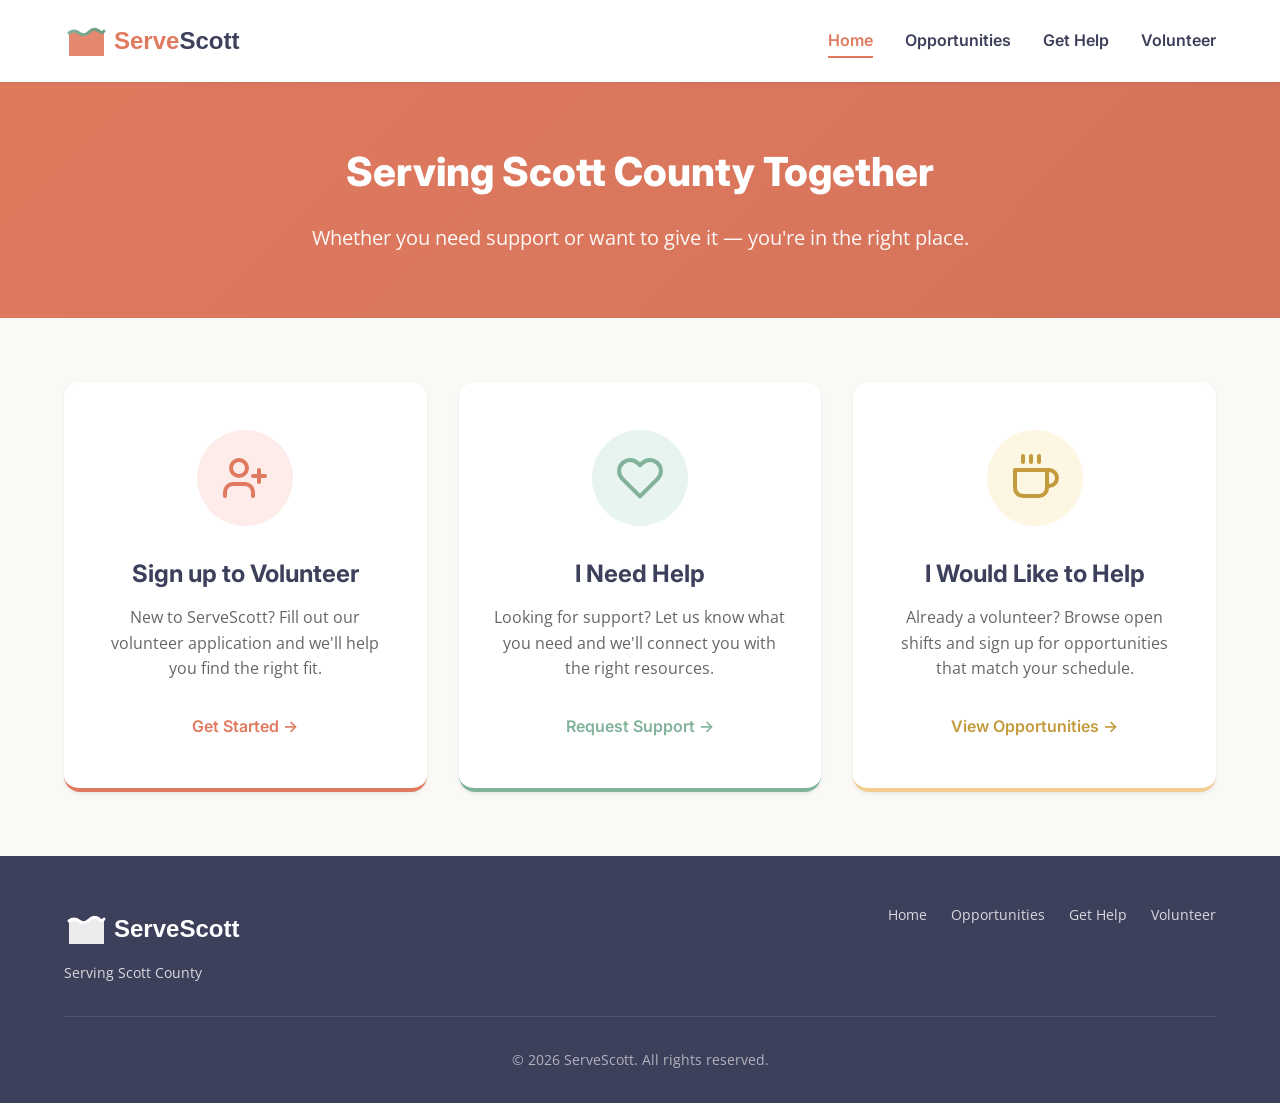
==== index.html @ eda5cff1 "Initial commit: ServeScottCo triage landing page Three-choice routing page (Sign up to Volunteer, I " ====
<!DOCTYPE html>
<html lang="en">
<head>
    <meta charset="UTF-8">
    <meta name="viewport" content="width=device-width, initial-scale=1.0">
    <title>ServeScott Co - Scott County</title>
    <meta name="description" content="Serving Scott County together. Sign up to volunteer, find help, or explore ways to get involved.">
    <link rel="preconnect" href="https://fonts.googleapis.com">
    <link rel="preconnect" href="https://fonts.gstatic.com" crossorigin>
    <link href="https://fonts.googleapis.com/css2?family=Inter:wght@400;500;600;700;800&family=Open+Sans:wght@400;500;600&display=swap" rel="stylesheet">
    <link rel="stylesheet" href="css/styles.css">
    <link rel="icon" type="image/svg+xml" href="/assets/images/favicon.svg">
</head>
<body>
    <header class="site-header">
        <nav class="nav-container">
            <a href="/" class="logo"><img src="/assets/images/logo.svg" alt="ServeScott" height="36"></a>
            <button class="mobile-nav-toggle" aria-label="Toggle navigation" aria-expanded="false">
                <span class="hamburger"></span>
            </button>
            <ul class="nav-links">
                <li><a href="/" class="active">Home</a></li>
                <li><a href="https://servescott.com/opportunities.html" target="_blank" rel="noopener noreferrer">Opportunities</a></li>
                <li><a href="https://forms.gle/ipTt5AnXtzCeEsn97" target="_blank" rel="noopener noreferrer">Get Help</a></li>
                <li><a href="https://docs.google.com/forms/d/e/1FAIpQLSc1KBlFLOeK9ZakNrwj2QjBvnTgRbSEdY1nOEcvm0lxfq4Rqw/viewform" target="_blank" rel="noopener noreferrer">Volunteer</a></li>
            </ul>
        </nav>
    </header>

    <main>
        <section class="hero">
            <div class="hero-content">
                <h1>Serving Scott County Together</h1>
                <p>Whether you need support or want to give it — you're in the right place.</p>
            </div>
        </section>

        <section class="choices-section">
            <div class="container">
                <div class="choices-grid">

                    <!-- Sign up to Volunteer -->
                    <a href="https://docs.google.com/forms/d/e/1FAIpQLSc1KBlFLOeK9ZakNrwj2QjBvnTgRbSEdY1nOEcvm0lxfq4Rqw/viewform" target="_blank" rel="noopener noreferrer" class="choice-card choice-volunteer">
                        <div class="choice-icon">
                            <svg xmlns="http://www.w3.org/2000/svg" width="48" height="48" viewBox="0 0 24 24" fill="none" stroke="currentColor" stroke-width="2" stroke-linecap="round" stroke-linejoin="round">
                                <path d="M16 21v-2a4 4 0 0 0-4-4H6a4 4 0 0 0-4 4v2"></path>
                                <circle cx="9" cy="7" r="4"></circle>
                                <line x1="19" y1="8" x2="19" y2="14"></line>
                                <line x1="22" y1="11" x2="16" y2="11"></line>
                            </svg>
                        </div>
                        <h2>Sign up to Volunteer</h2>
                        <p>New to ServeScott? Fill out our volunteer application and we'll help you find the right fit.</p>
                        <span class="choice-cta">Get Started <span aria-hidden="true">→</span></span>
                    </a>

                    <!-- I need help -->
                    <a href="https://forms.gle/ipTt5AnXtzCeEsn97" target="_blank" rel="noopener noreferrer" class="choice-card choice-help">
                        <div class="choice-icon">
                            <svg xmlns="http://www.w3.org/2000/svg" width="48" height="48" viewBox="0 0 24 24" fill="none" stroke="currentColor" stroke-width="2" stroke-linecap="round" stroke-linejoin="round">
                                <path d="M20.84 4.61a5.5 5.5 0 0 0-7.78 0L12 5.67l-1.06-1.06a5.5 5.5 0 0 0-7.78 7.78l1.06 1.06L12 21.23l7.78-7.78 1.06-1.06a5.5 5.5 0 0 0 0-7.78z"></path>
                            </svg>
                        </div>
                        <h2>I Need Help</h2>
                        <p>Looking for support? Let us know what you need and we'll connect you with the right resources.</p>
                        <span class="choice-cta">Request Support <span aria-hidden="true">→</span></span>
                    </a>

                    <!-- I would like to help -->
                    <a href="https://servescott.com/opportunities.html" target="_blank" rel="noopener noreferrer" class="choice-card choice-opportunities">
                        <div class="choice-icon">
                            <svg xmlns="http://www.w3.org/2000/svg" width="48" height="48" viewBox="0 0 24 24" fill="none" stroke="currentColor" stroke-width="2" stroke-linecap="round" stroke-linejoin="round">
                                <path d="M18 8h1a4 4 0 0 1 0 8h-1"></path>
                                <path d="M2 8h16v9a4 4 0 0 1-4 4H6a4 4 0 0 1-4-4V8z"></path>
                                <line x1="6" y1="1" x2="6" y2="4"></line>
                                <line x1="10" y1="1" x2="10" y2="4"></line>
                                <line x1="14" y1="1" x2="14" y2="4"></line>
                            </svg>
                        </div>
                        <h2>I Would Like to Help</h2>
                        <p>Already a volunteer? Browse open shifts and sign up for opportunities that match your schedule.</p>
                        <span class="choice-cta">View Opportunities <span aria-hidden="true">→</span></span>
                    </a>

                </div>
            </div>
        </section>
    </main>

    <footer class="site-footer">
        <div class="container">
            <div class="footer-content">
                <div class="footer-brand">
                    <img src="/assets/images/logo.svg" alt="ServeScott" height="28" class="footer-logo">
                    <p>Serving Scott County</p>
                </div>
                <nav class="footer-nav">
                    <a href="/">Home</a>
                    <a href="https://servescott.com/opportunities.html" target="_blank" rel="noopener noreferrer">Opportunities</a>
                    <a href="https://forms.gle/ipTt5AnXtzCeEsn97" target="_blank" rel="noopener noreferrer">Get Help</a>
                    <a href="https://docs.google.com/forms/d/e/1FAIpQLSc1KBlFLOeK9ZakNrwj2QjBvnTgRbSEdY1nOEcvm0lxfq4Rqw/viewform" target="_blank" rel="noopener noreferrer">Volunteer</a>
                </nav>
            </div>
            <div class="footer-bottom">
                <p>&copy; 2026 ServeScott. All rights reserved.</p>
            </div>
        </div>
    </footer>

    <script src="js/main.js"></script>
</body>
</html>
---- css/styles.css ----
/* =============================================
   ServeScottCo - Main Stylesheet
   Design: Warm & Welcoming
   ============================================= */

/* ----- CSS Variables ----- */
:root {
    --color-primary: #E07A5F;
    --color-primary-dark: #c96a51;
    --color-secondary: #81B29A;
    --color-secondary-dark: #6a9a82;
    --color-accent: #F2CC8F;
    --color-neutral-light: #FAF9F6;
    --color-neutral-dark: #3D405B;
    --color-white: #ffffff;

    --font-heading: 'Inter', sans-serif;
    --font-body: 'Open Sans', sans-serif;

    --spacing-xs: 0.5rem;
    --spacing-sm: 1rem;
    --spacing-md: 1.5rem;
    --spacing-lg: 2rem;
    --spacing-xl: 3rem;
    --spacing-xxl: 4rem;

    --radius-sm: 8px;
    --radius-md: 12px;
    --radius-lg: 16px;
    --radius-full: 9999px;

    --shadow-sm: 0 2px 4px rgba(61, 64, 91, 0.08);
    --shadow-md: 0 4px 12px rgba(61, 64, 91, 0.12);
    --shadow-lg: 0 8px 24px rgba(61, 64, 91, 0.16);

    --transition-fast: 150ms ease;
    --transition-normal: 250ms ease;
}

/* ----- Reset & Base ----- */
*,
*::before,
*::after {
    box-sizing: border-box;
    margin: 0;
    padding: 0;
}

html {
    scroll-behavior: smooth;
}

body {
    font-family: var(--font-body);
    font-size: 1rem;
    line-height: 1.6;
    color: var(--color-neutral-dark);
    background-color: var(--color-neutral-light);
}

h1, h2, h3, h4, h5, h6 {
    font-family: var(--font-heading);
    font-weight: 700;
    line-height: 1.3;
    color: var(--color-neutral-dark);
}

h1 {
    font-size: 2.5rem;
    font-weight: 800;
}

h2 {
    font-size: 1.75rem;
}

a {
    color: var(--color-primary);
    text-decoration: none;
    transition: color var(--transition-fast);
}

a:hover {
    color: var(--color-primary-dark);
}

img {
    max-width: 100%;
    height: auto;
}

/* ----- Layout ----- */
.container {
    width: 100%;
    max-width: 1200px;
    margin: 0 auto;
    padding: 0 var(--spacing-md);
}

/* ----- Header & Navigation ----- */
.site-header {
    background-color: var(--color-white);
    box-shadow: var(--shadow-sm);
    position: sticky;
    top: 0;
    z-index: 100;
}

.nav-container {
    display: flex;
    justify-content: space-between;
    align-items: center;
    max-width: 1200px;
    margin: 0 auto;
    padding: var(--spacing-sm) var(--spacing-md);
}

.logo {
    font-family: var(--font-heading);
    font-size: 1.25rem;
    font-weight: 800;
    color: var(--color-primary);
}

.logo:hover {
    opacity: 0.9;
}

.logo img {
    display: block;
}

.nav-links {
    display: flex;
    list-style: none;
    gap: var(--spacing-lg);
}

.nav-links a {
    font-family: var(--font-heading);
    font-weight: 600;
    color: var(--color-neutral-dark);
    padding: var(--spacing-xs) 0;
    position: relative;
}

.nav-links a::after {
    content: '';
    position: absolute;
    bottom: 0;
    left: 0;
    width: 0;
    height: 2px;
    background-color: var(--color-primary);
    transition: width var(--transition-normal);
}

.nav-links a:hover::after,
.nav-links a.active::after {
    width: 100%;
}

.nav-links a.active {
    color: var(--color-primary);
}

/* Mobile Navigation */
.mobile-nav-toggle {
    display: none;
    background: none;
    border: none;
    cursor: pointer;
    padding: var(--spacing-xs);
}

.hamburger {
    display: block;
    width: 24px;
    height: 2px;
    background-color: var(--color-neutral-dark);
    position: relative;
    transition: background-color var(--transition-fast);
}

.hamburger::before,
.hamburger::after {
    content: '';
    position: absolute;
    width: 24px;
    height: 2px;
    background-color: var(--color-neutral-dark);
    transition: transform var(--transition-normal);
}

.hamburger::before {
    top: -7px;
}

.hamburger::after {
    bottom: -7px;
}

/* ----- Hero Section ----- */
.hero {
    background: linear-gradient(135deg, var(--color-primary) 0%, #d4735a 100%);
    color: var(--color-white);
    padding: var(--spacing-xxl) var(--spacing-md);
    text-align: center;
}

.hero-content {
    max-width: 700px;
    margin: 0 auto;
}

.hero h1 {
    color: var(--color-white);
    margin-bottom: var(--spacing-md);
}

.hero p {
    font-size: 1.25rem;
    opacity: 0.95;
}

/* ----- Three Choices Section ----- */
.choices-section {
    padding: var(--spacing-xxl) var(--spacing-md);
}

.choices-grid {
    display: grid;
    grid-template-columns: repeat(3, 1fr);
    gap: var(--spacing-lg);
}

.choice-card {
    display: flex;
    flex-direction: column;
    align-items: center;
    text-align: center;
    background-color: var(--color-white);
    padding: var(--spacing-xl) var(--spacing-lg);
    border-radius: var(--radius-lg);
    box-shadow: var(--shadow-sm);
    transition: all var(--transition-normal);
    text-decoration: none;
    color: inherit;
    border-bottom: 4px solid transparent;
}

.choice-card:hover {
    transform: translateY(-6px);
    box-shadow: var(--shadow-lg);
    color: inherit;
}

.choice-volunteer {
    border-bottom-color: var(--color-primary);
}

.choice-volunteer:hover {
    border-bottom-color: var(--color-primary-dark);
}

.choice-help {
    border-bottom-color: var(--color-secondary);
}

.choice-help:hover {
    border-bottom-color: var(--color-secondary-dark);
}

.choice-opportunities {
    border-bottom-color: var(--color-accent);
}

.choice-icon {
    width: 96px;
    height: 96px;
    border-radius: var(--radius-full);
    display: flex;
    align-items: center;
    justify-content: center;
    margin-bottom: var(--spacing-lg);
}

.choice-volunteer .choice-icon {
    background-color: #fdecea;
    color: var(--color-primary);
}

.choice-help .choice-icon {
    background-color: #e8f4ef;
    color: var(--color-secondary);
}

.choice-opportunities .choice-icon {
    background-color: #fdf6e3;
    color: #c49b3c;
}

.choice-card h2 {
    margin-bottom: var(--spacing-sm);
    font-size: 1.5rem;
}

.choice-card p {
    color: #666;
    margin-bottom: var(--spacing-lg);
    flex-grow: 1;
}

.choice-cta {
    font-family: var(--font-heading);
    font-weight: 600;
    font-size: 1rem;
    color: var(--color-primary);
    margin-top: auto;
}

.choice-help .choice-cta {
    color: var(--color-secondary);
}

.choice-opportunities .choice-cta {
    color: #c49b3c;
}

.choice-card:hover .choice-cta {
    text-decoration: underline;
}

/* ----- Footer ----- */
.site-footer {
    background-color: var(--color-neutral-dark);
    color: var(--color-white);
    padding: var(--spacing-xl) var(--spacing-md) var(--spacing-lg);
}

.footer-content {
    display: flex;
    justify-content: space-between;
    align-items: flex-start;
    flex-wrap: wrap;
    gap: var(--spacing-lg);
    margin-bottom: var(--spacing-lg);
}

.footer-brand .footer-logo {
    display: block;
    margin-bottom: var(--spacing-xs);
    filter: brightness(0) invert(1);
}

.footer-brand p {
    opacity: 0.8;
    font-size: 0.875rem;
}

.footer-nav {
    display: flex;
    gap: var(--spacing-md);
    flex-wrap: wrap;
}

.footer-nav a {
    color: var(--color-white);
    opacity: 0.8;
    font-size: 0.875rem;
}

.footer-nav a:hover {
    opacity: 1;
    color: var(--color-accent);
}

.footer-bottom {
    border-top: 1px solid rgba(255, 255, 255, 0.1);
    padding-top: var(--spacing-lg);
    text-align: center;
}

.footer-bottom p {
    font-size: 0.875rem;
    opacity: 0.6;
}

/* ----- Responsive Design ----- */
@media (max-width: 900px) {
    .choices-grid {
        grid-template-columns: 1fr;
        max-width: 480px;
        margin: 0 auto;
    }
}

@media (max-width: 768px) {
    h1 {
        font-size: 2rem;
    }

    .mobile-nav-toggle {
        display: block;
        z-index: 101;
    }

    .nav-links {
        position: fixed;
        top: 0;
        right: -100%;
        width: 70%;
        max-width: 300px;
        height: 100vh;
        background-color: var(--color-white);
        flex-direction: column;
        padding: 80px var(--spacing-lg) var(--spacing-lg);
        box-shadow: var(--shadow-lg);
        transition: right var(--transition-normal);
    }

    .nav-links.active {
        right: 0;
    }

    .mobile-nav-toggle[aria-expanded="true"] .hamburger {
        background-color: transparent;
    }

    .mobile-nav-toggle[aria-expanded="true"] .hamburger::before {
        transform: rotate(45deg) translate(5px, 5px);
    }

    .mobile-nav-toggle[aria-expanded="true"] .hamburger::after {
        transform: rotate(-45deg) translate(5px, -5px);
    }

    .hero {
        padding: var(--spacing-xl) var(--spacing-md);
    }

    .hero p {
        font-size: 1.125rem;
    }

    .footer-content {
        flex-direction: column;
        text-align: center;
    }

    .footer-nav {
        justify-content: center;
    }
}

@media (max-width: 480px) {
    .container {
        padding: 0 var(--spacing-sm);
    }

    .hero {
        padding: var(--spacing-lg) var(--spacing-sm);
    }

    .choices-section {
        padding: var(--spacing-xl) var(--spacing-sm);
    }
}
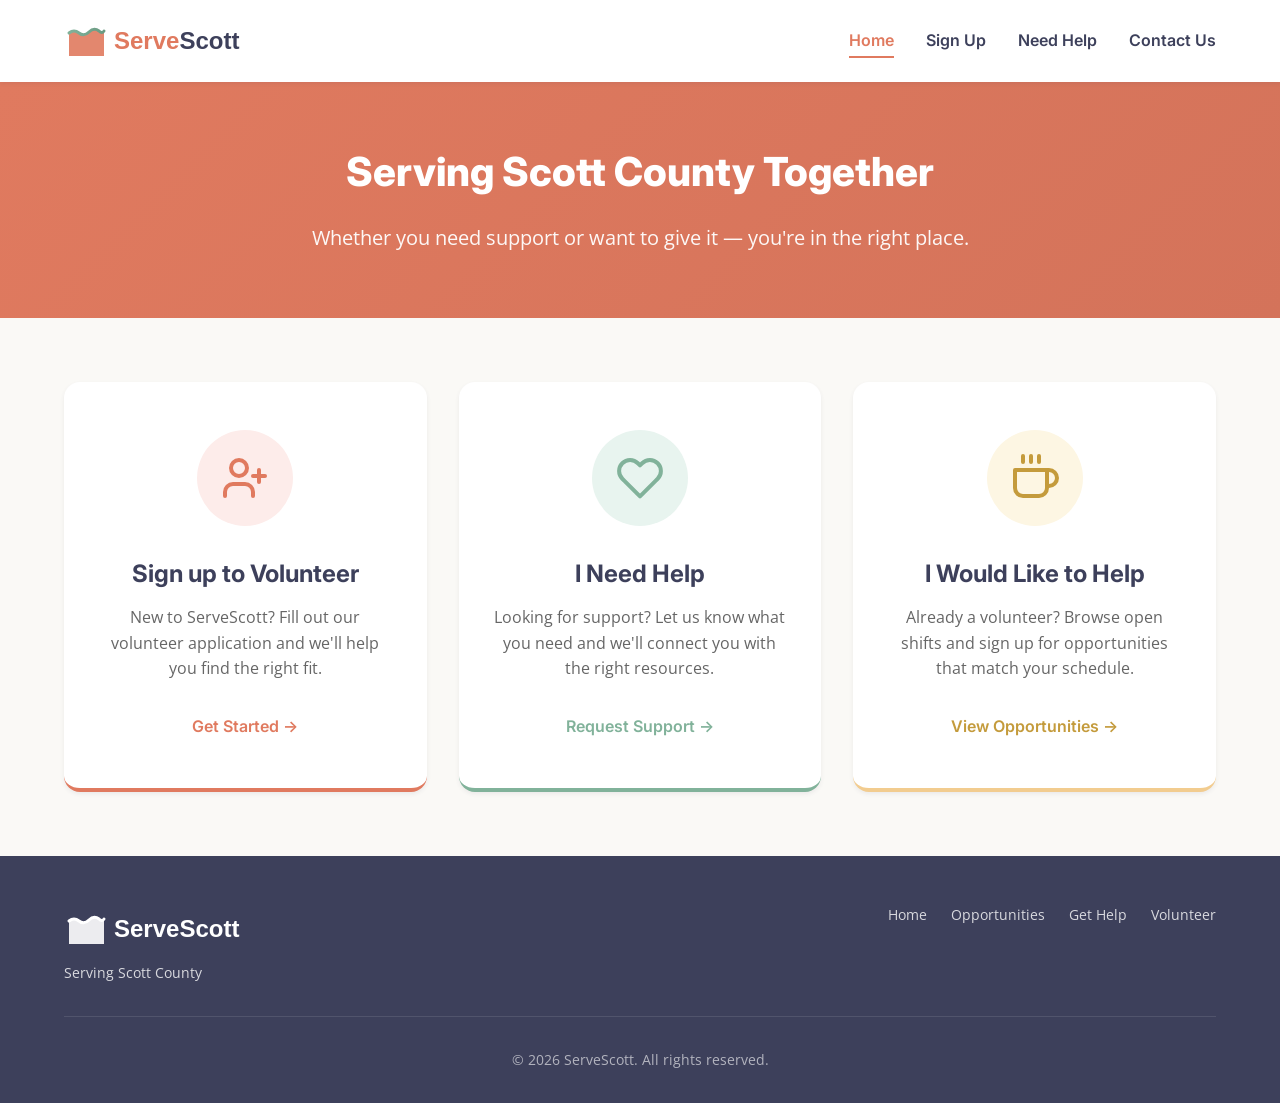
==== commit 0f70e784: "Update nav to match page cards: Sign Up, Need Help, Contact Us Co-Authored-By: Claude Sonnet 4.6 <no" ====
--- a/index.html
+++ b/index.html
@@ -20,9 +20,9 @@
             </button>
             <ul class="nav-links">
                 <li><a href="/" class="active">Home</a></li>
-                <li><a href="https://servescott.com/opportunities.html" target="_blank" rel="noopener noreferrer">Opportunities</a></li>
-                <li><a href="https://forms.gle/ipTt5AnXtzCeEsn97" target="_blank" rel="noopener noreferrer">Get Help</a></li>
-                <li><a href="https://docs.google.com/forms/d/e/1FAIpQLSc1KBlFLOeK9ZakNrwj2QjBvnTgRbSEdY1nOEcvm0lxfq4Rqw/viewform" target="_blank" rel="noopener noreferrer">Volunteer</a></li>
+                <li><a href="#">Sign Up</a></li>
+                <li><a href="#">Need Help</a></li>
+                <li><a href="#">Contact Us</a></li>
             </ul>
         </nav>
     </header>
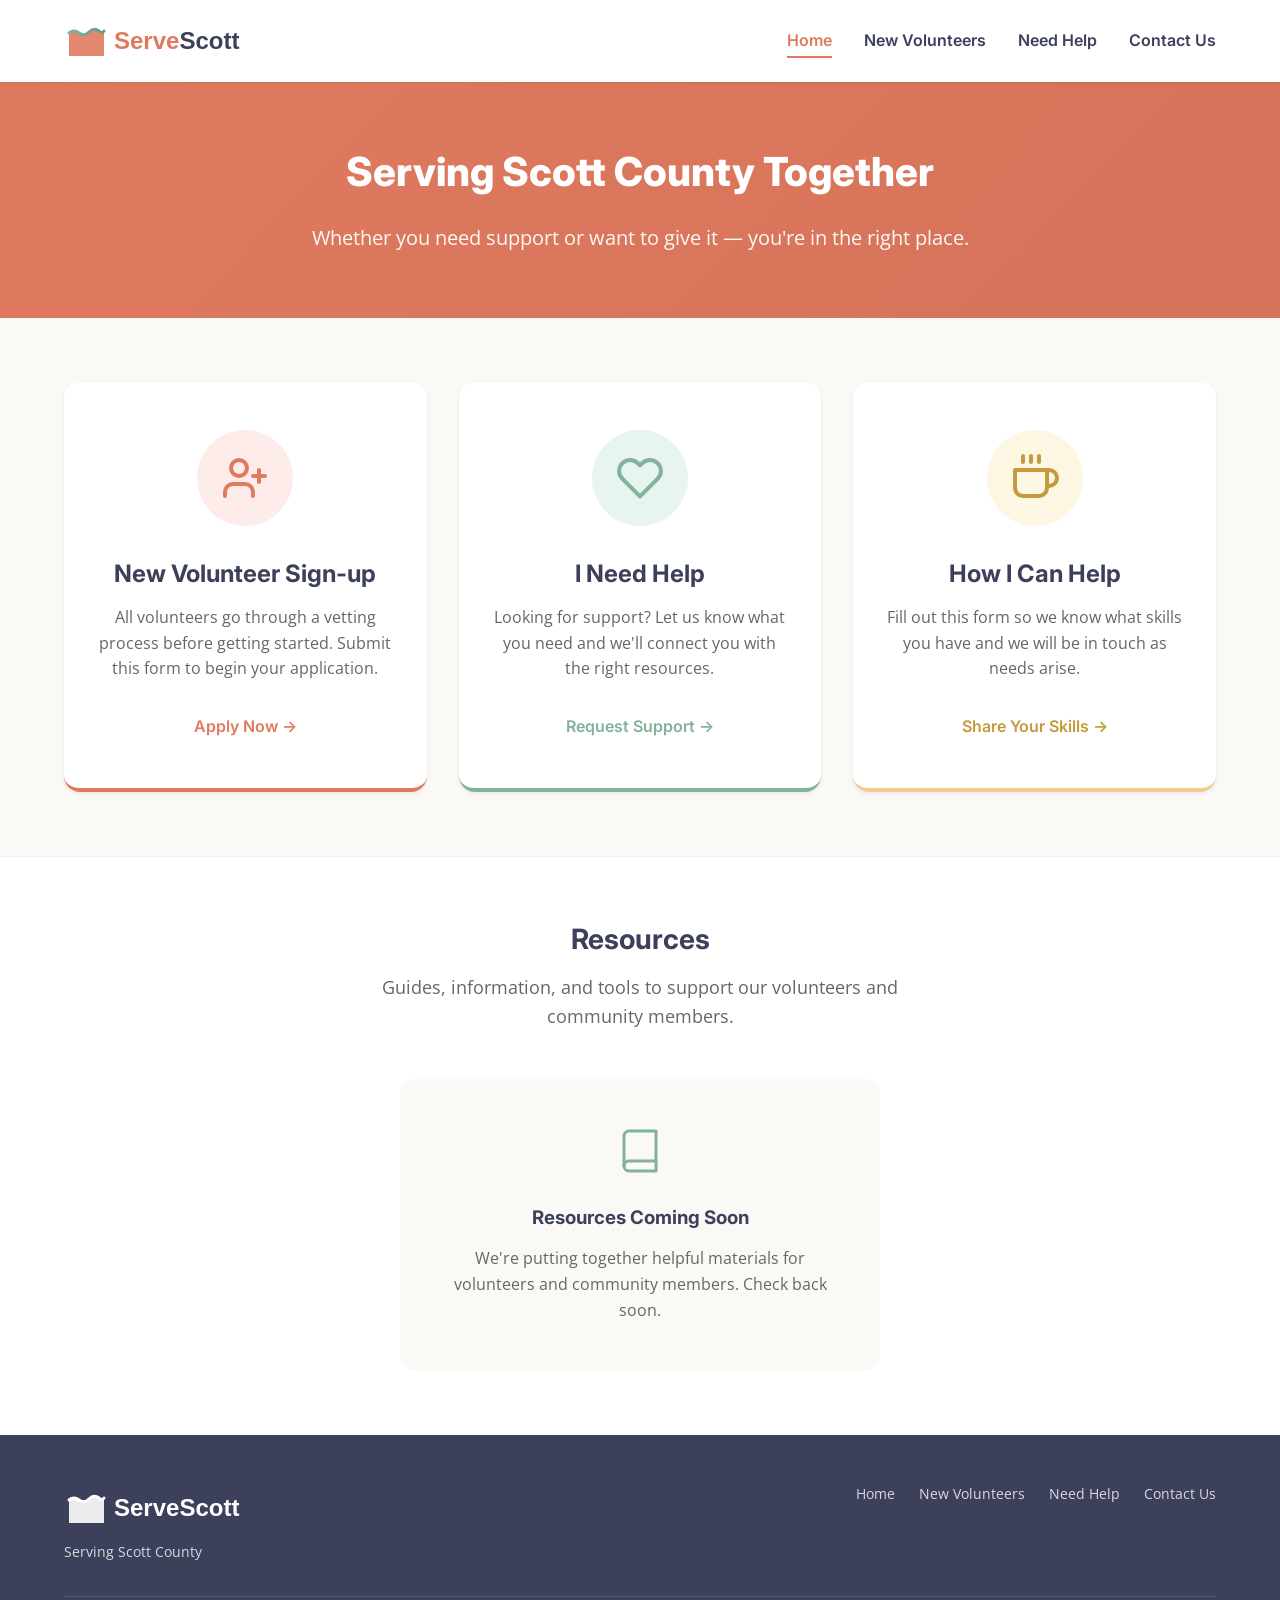
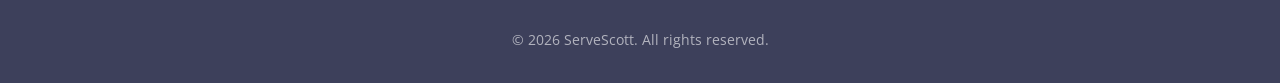
==== commit a506581f: "Update card copy, nav labels, and add resources section - Card 1: New Volunteer Sign-up with vetting" ====
--- a/index.html
+++ b/index.html
@@ -20,8 +20,8 @@
             </button>
             <ul class="nav-links">
                 <li><a href="/" class="active">Home</a></li>
-                <li><a href="#">Sign Up</a></li>
-                <li><a href="#">Need Help</a></li>
+                <li><a href="https://cryptpad.fr/form/#/2/form/view/gD+ReegwkrnuxiDowXlEDiTtcPvZ+6iqih8pHh69qQA/" target="_blank" rel="noopener noreferrer">New Volunteers</a></li>
+                <li><a href="https://cryptpad.fr/form/#/2/form/view/ME1orTccafh254VZxvYwerDMf2q-aNvELEummKaxsSk/" target="_blank" rel="noopener noreferrer">Need Help</a></li>
                 <li><a href="#">Contact Us</a></li>
             </ul>
         </nav>
@@ -39,8 +39,8 @@
             <div class="container">
                 <div class="choices-grid">
 
-                    <!-- Sign up to Volunteer -->
-                    <a href="https://docs.google.com/forms/d/e/1FAIpQLSc1KBlFLOeK9ZakNrwj2QjBvnTgRbSEdY1nOEcvm0lxfq4Rqw/viewform" target="_blank" rel="noopener noreferrer" class="choice-card choice-volunteer">
+                    <!-- New Volunteer Sign-up -->
+                    <a href="https://cryptpad.fr/form/#/2/form/view/gD+ReegwkrnuxiDowXlEDiTtcPvZ+6iqih8pHh69qQA/" target="_blank" rel="noopener noreferrer" class="choice-card choice-volunteer">
                         <div class="choice-icon">
                             <svg xmlns="http://www.w3.org/2000/svg" width="48" height="48" viewBox="0 0 24 24" fill="none" stroke="currentColor" stroke-width="2" stroke-linecap="round" stroke-linejoin="round">
                                 <path d="M16 21v-2a4 4 0 0 0-4-4H6a4 4 0 0 0-4 4v2"></path>
@@ -49,13 +49,13 @@
                                 <line x1="22" y1="11" x2="16" y2="11"></line>
                             </svg>
                         </div>
-                        <h2>Sign up to Volunteer</h2>
-                        <p>New to ServeScott? Fill out our volunteer application and we'll help you find the right fit.</p>
-                        <span class="choice-cta">Get Started <span aria-hidden="true">→</span></span>
+                        <h2>New Volunteer Sign-up</h2>
+                        <p>All volunteers go through a vetting process before getting started. Submit this form to begin your application.</p>
+                        <span class="choice-cta">Apply Now <span aria-hidden="true">→</span></span>
                     </a>
 
                     <!-- I need help -->
-                    <a href="https://forms.gle/ipTt5AnXtzCeEsn97" target="_blank" rel="noopener noreferrer" class="choice-card choice-help">
+                    <a href="https://cryptpad.fr/form/#/2/form/view/ME1orTccafh254VZxvYwerDMf2q-aNvELEummKaxsSk/" target="_blank" rel="noopener noreferrer" class="choice-card choice-help">
                         <div class="choice-icon">
                             <svg xmlns="http://www.w3.org/2000/svg" width="48" height="48" viewBox="0 0 24 24" fill="none" stroke="currentColor" stroke-width="2" stroke-linecap="round" stroke-linejoin="round">
                                 <path d="M20.84 4.61a5.5 5.5 0 0 0-7.78 0L12 5.67l-1.06-1.06a5.5 5.5 0 0 0-7.78 7.78l1.06 1.06L12 21.23l7.78-7.78 1.06-1.06a5.5 5.5 0 0 0 0-7.78z"></path>
@@ -66,8 +66,8 @@
                         <span class="choice-cta">Request Support <span aria-hidden="true">→</span></span>
                     </a>
 
-                    <!-- I would like to help -->
-                    <a href="https://servescott.com/opportunities.html" target="_blank" rel="noopener noreferrer" class="choice-card choice-opportunities">
+                    <!-- How I can help -->
+                    <a href="https://cryptpad.fr/form/#/2/form/view/6cD4ACO6AdV3cMRafqqq-MDCfJM5plnMd4+PCvYcX2s/" target="_blank" rel="noopener noreferrer" class="choice-card choice-opportunities">
                         <div class="choice-icon">
                             <svg xmlns="http://www.w3.org/2000/svg" width="48" height="48" viewBox="0 0 24 24" fill="none" stroke="currentColor" stroke-width="2" stroke-linecap="round" stroke-linejoin="round">
                                 <path d="M18 8h1a4 4 0 0 1 0 8h-1"></path>
@@ -77,11 +77,28 @@
                                 <line x1="14" y1="1" x2="14" y2="4"></line>
                             </svg>
                         </div>
-                        <h2>I Would Like to Help</h2>
-                        <p>Already a volunteer? Browse open shifts and sign up for opportunities that match your schedule.</p>
-                        <span class="choice-cta">View Opportunities <span aria-hidden="true">→</span></span>
+                        <h2>How I Can Help</h2>
+                        <p>Fill out this form so we know what skills you have and we will be in touch as needs arise.</p>
+                        <span class="choice-cta">Share Your Skills <span aria-hidden="true">→</span></span>
                     </a>
 
+                </div>
+            </div>
+        </section>
+
+        <section class="resources-section">
+            <div class="container">
+                <h2>Resources</h2>
+                <p class="resources-intro">Guides, information, and tools to support our volunteers and community members.</p>
+                <div class="resources-empty-state">
+                    <div class="empty-icon">
+                        <svg xmlns="http://www.w3.org/2000/svg" width="48" height="48" viewBox="0 0 24 24" fill="none" stroke="currentColor" stroke-width="1.5" stroke-linecap="round" stroke-linejoin="round">
+                            <path d="M4 19.5A2.5 2.5 0 0 1 6.5 17H20"></path>
+                            <path d="M6.5 2H20v20H6.5A2.5 2.5 0 0 1 4 19.5v-15A2.5 2.5 0 0 1 6.5 2z"></path>
+                        </svg>
+                    </div>
+                    <h3>Resources Coming Soon</h3>
+                    <p>We're putting together helpful materials for volunteers and community members. Check back soon.</p>
                 </div>
             </div>
         </section>
@@ -96,9 +113,9 @@
                 </div>
                 <nav class="footer-nav">
                     <a href="/">Home</a>
-                    <a href="https://servescott.com/opportunities.html" target="_blank" rel="noopener noreferrer">Opportunities</a>
-                    <a href="https://forms.gle/ipTt5AnXtzCeEsn97" target="_blank" rel="noopener noreferrer">Get Help</a>
-                    <a href="https://docs.google.com/forms/d/e/1FAIpQLSc1KBlFLOeK9ZakNrwj2QjBvnTgRbSEdY1nOEcvm0lxfq4Rqw/viewform" target="_blank" rel="noopener noreferrer">Volunteer</a>
+                    <a href="https://cryptpad.fr/form/#/2/form/view/gD+ReegwkrnuxiDowXlEDiTtcPvZ+6iqih8pHh69qQA/" target="_blank" rel="noopener noreferrer">New Volunteers</a>
+                    <a href="https://cryptpad.fr/form/#/2/form/view/ME1orTccafh254VZxvYwerDMf2q-aNvELEummKaxsSk/" target="_blank" rel="noopener noreferrer">Need Help</a>
+                    <a href="#">Contact Us</a>
                 </nav>
             </div>
             <div class="footer-bottom">
--- a/css/styles.css
+++ b/css/styles.css
@@ -331,6 +331,46 @@
     text-decoration: underline;
 }
 
+/* ----- Resources Section ----- */
+.resources-section {
+    background-color: var(--color-white);
+    padding: var(--spacing-xxl) var(--spacing-md);
+    text-align: center;
+    border-top: 1px solid rgba(61, 64, 91, 0.08);
+}
+
+.resources-section h2 {
+    margin-bottom: var(--spacing-sm);
+}
+
+.resources-intro {
+    color: #666;
+    font-size: 1.125rem;
+    max-width: 600px;
+    margin: 0 auto var(--spacing-xl);
+}
+
+.resources-empty-state {
+    max-width: 480px;
+    margin: 0 auto;
+    padding: var(--spacing-xl);
+    background-color: var(--color-neutral-light);
+    border-radius: var(--radius-lg);
+}
+
+.empty-icon {
+    color: var(--color-secondary);
+    margin-bottom: var(--spacing-md);
+}
+
+.resources-empty-state h3 {
+    margin-bottom: var(--spacing-sm);
+}
+
+.resources-empty-state p {
+    color: #666;
+}
+
 /* ----- Footer ----- */
 .site-footer {
     background-color: var(--color-neutral-dark);
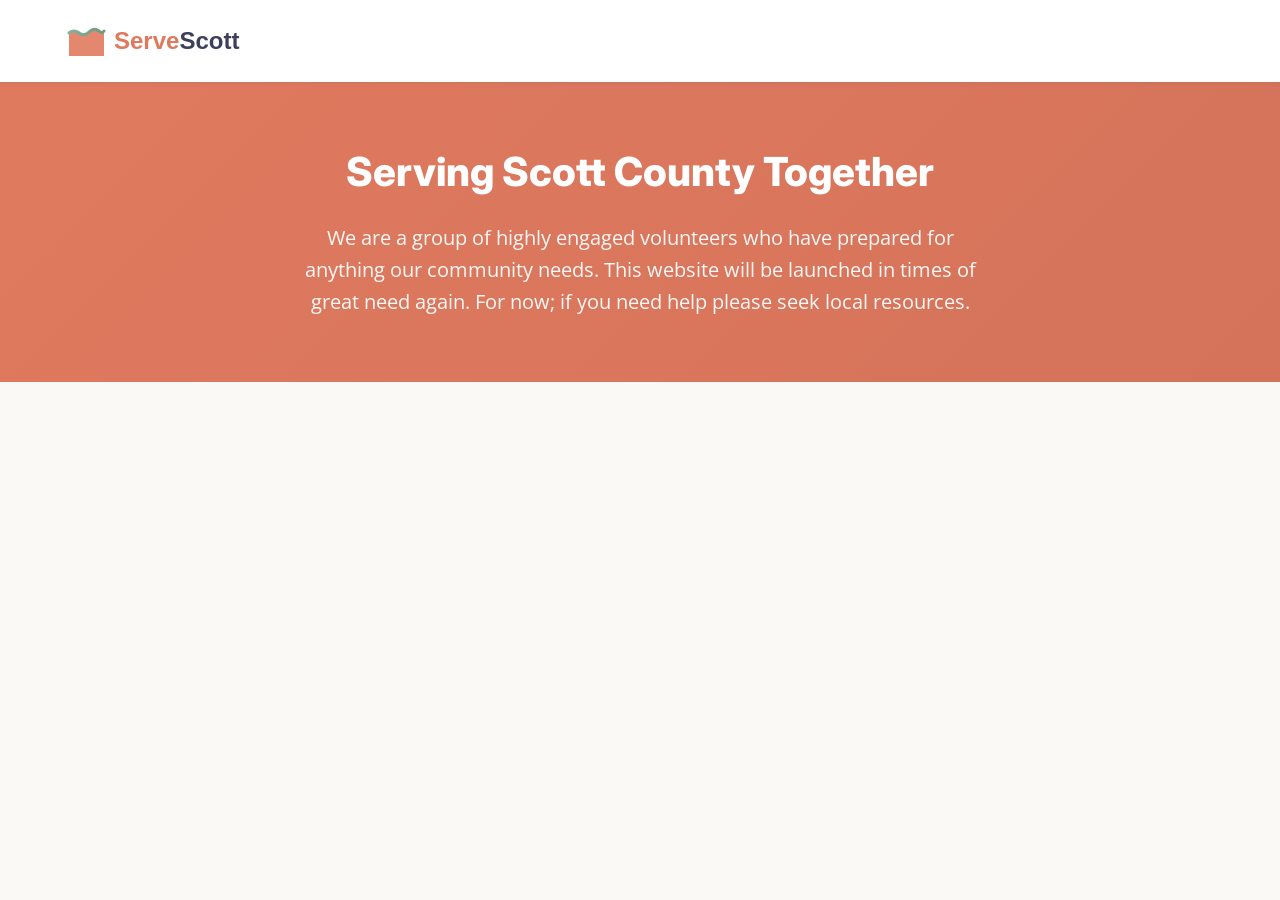
==== commit ccae5fbe: "Reduce site to a holding page Co-Authored-By: Claude Opus 5.5 <noreply@anthropic.com>" ====
--- a/index.html
+++ b/index.html
@@ -4,7 +4,7 @@
     <meta charset="UTF-8">
     <meta name="viewport" content="width=device-width, initial-scale=1.0">
     <title>ServeScott Co - Scott County</title>
-    <meta name="description" content="Serving Scott County together. Sign up to volunteer, find help, or explore ways to get involved.">
+    <meta name="description" content="ServeScott is a group of volunteers ready to serve Scott County in times of great need.">
     <link rel="preconnect" href="https://fonts.googleapis.com">
     <link rel="preconnect" href="https://fonts.gstatic.com" crossorigin>
     <link href="https://fonts.googleapis.com/css2?family=Inter:wght@400;500;600;700;800&family=Open+Sans:wght@400;500;600&display=swap" rel="stylesheet">
@@ -15,15 +15,6 @@
     <header class="site-header">
         <nav class="nav-container">
             <a href="/" class="logo"><img src="/assets/images/logo.svg" alt="ServeScott" height="36"></a>
-            <button class="mobile-nav-toggle" aria-label="Toggle navigation" aria-expanded="false">
-                <span class="hamburger"></span>
-            </button>
-            <ul class="nav-links">
-                <li><a href="/" class="active">Home</a></li>
-                <li><a href="https://cryptpad.fr/form/#/2/form/view/gD+ReegwkrnuxiDowXlEDiTtcPvZ+6iqih8pHh69qQA/" target="_blank" rel="noopener noreferrer">New Volunteers</a></li>
-                <li><a href="https://cryptpad.fr/form/#/2/form/view/ME1orTccafh254VZxvYwerDMf2q-aNvELEummKaxsSk/" target="_blank" rel="noopener noreferrer">Need Help</a></li>
-                <li><a href="#">Contact Us</a></li>
-            </ul>
         </nav>
     </header>
 
@@ -31,99 +22,9 @@
         <section class="hero">
             <div class="hero-content">
                 <h1>Serving Scott County Together</h1>
-                <p>Whether you need support or want to give it — you're in the right place.</p>
-            </div>
-        </section>
-
-        <section class="choices-section">
-            <div class="container">
-                <div class="choices-grid">
-
-                    <!-- New Volunteer Sign-up -->
-                    <a href="https://cryptpad.fr/form/#/2/form/view/gD+ReegwkrnuxiDowXlEDiTtcPvZ+6iqih8pHh69qQA/" target="_blank" rel="noopener noreferrer" class="choice-card choice-volunteer">
-                        <div class="choice-icon">
-                            <svg xmlns="http://www.w3.org/2000/svg" width="48" height="48" viewBox="0 0 24 24" fill="none" stroke="currentColor" stroke-width="2" stroke-linecap="round" stroke-linejoin="round">
-                                <path d="M16 21v-2a4 4 0 0 0-4-4H6a4 4 0 0 0-4 4v2"></path>
-                                <circle cx="9" cy="7" r="4"></circle>
-                                <line x1="19" y1="8" x2="19" y2="14"></line>
-                                <line x1="22" y1="11" x2="16" y2="11"></line>
-                            </svg>
-                        </div>
-                        <h2>New Volunteer Sign-up</h2>
-                        <p>All volunteers go through a vetting process before getting started. Submit this form to begin your application.</p>
-                        <span class="choice-cta">Apply Now <span aria-hidden="true">→</span></span>
-                    </a>
-
-                    <!-- I need help -->
-                    <a href="https://cryptpad.fr/form/#/2/form/view/ME1orTccafh254VZxvYwerDMf2q-aNvELEummKaxsSk/" target="_blank" rel="noopener noreferrer" class="choice-card choice-help">
-                        <div class="choice-icon">
-                            <svg xmlns="http://www.w3.org/2000/svg" width="48" height="48" viewBox="0 0 24 24" fill="none" stroke="currentColor" stroke-width="2" stroke-linecap="round" stroke-linejoin="round">
-                                <path d="M20.84 4.61a5.5 5.5 0 0 0-7.78 0L12 5.67l-1.06-1.06a5.5 5.5 0 0 0-7.78 7.78l1.06 1.06L12 21.23l7.78-7.78 1.06-1.06a5.5 5.5 0 0 0 0-7.78z"></path>
-                            </svg>
-                        </div>
-                        <h2>I Need Help</h2>
-                        <p>Looking for support? Let us know what you need and we'll connect you with the right resources.</p>
-                        <span class="choice-cta">Request Support <span aria-hidden="true">→</span></span>
-                    </a>
-
-                    <!-- How I can help -->
-                    <a href="https://cryptpad.fr/form/#/2/form/view/6cD4ACO6AdV3cMRafqqq-MDCfJM5plnMd4+PCvYcX2s/" target="_blank" rel="noopener noreferrer" class="choice-card choice-opportunities">
-                        <div class="choice-icon">
-                            <svg xmlns="http://www.w3.org/2000/svg" width="48" height="48" viewBox="0 0 24 24" fill="none" stroke="currentColor" stroke-width="2" stroke-linecap="round" stroke-linejoin="round">
-                                <path d="M18 8h1a4 4 0 0 1 0 8h-1"></path>
-                                <path d="M2 8h16v9a4 4 0 0 1-4 4H6a4 4 0 0 1-4-4V8z"></path>
-                                <line x1="6" y1="1" x2="6" y2="4"></line>
-                                <line x1="10" y1="1" x2="10" y2="4"></line>
-                                <line x1="14" y1="1" x2="14" y2="4"></line>
-                            </svg>
-                        </div>
-                        <h2>How I Can Help</h2>
-                        <p>Fill out this form so we know what skills you have and we will be in touch as needs arise.</p>
-                        <span class="choice-cta">Share Your Skills <span aria-hidden="true">→</span></span>
-                    </a>
-
-                </div>
-            </div>
-        </section>
-
-        <section class="resources-section">
-            <div class="container">
-                <h2>Resources</h2>
-                <p class="resources-intro">Guides, information, and tools to support our volunteers and community members.</p>
-                <div class="resources-empty-state">
-                    <div class="empty-icon">
-                        <svg xmlns="http://www.w3.org/2000/svg" width="48" height="48" viewBox="0 0 24 24" fill="none" stroke="currentColor" stroke-width="1.5" stroke-linecap="round" stroke-linejoin="round">
-                            <path d="M4 19.5A2.5 2.5 0 0 1 6.5 17H20"></path>
-                            <path d="M6.5 2H20v20H6.5A2.5 2.5 0 0 1 4 19.5v-15A2.5 2.5 0 0 1 6.5 2z"></path>
-                        </svg>
-                    </div>
-                    <h3>Resources Coming Soon</h3>
-                    <p>We're putting together helpful materials for volunteers and community members. Check back soon.</p>
-                </div>
+                <p>We are a group of highly engaged volunteers who have prepared for anything our community needs. This website will be launched in times of great need again. For now; if you need help please seek local resources.</p>
             </div>
         </section>
     </main>
-
-    <footer class="site-footer">
-        <div class="container">
-            <div class="footer-content">
-                <div class="footer-brand">
-                    <img src="/assets/images/logo.svg" alt="ServeScott" height="28" class="footer-logo">
-                    <p>Serving Scott County</p>
-                </div>
-                <nav class="footer-nav">
-                    <a href="/">Home</a>
-                    <a href="https://cryptpad.fr/form/#/2/form/view/gD+ReegwkrnuxiDowXlEDiTtcPvZ+6iqih8pHh69qQA/" target="_blank" rel="noopener noreferrer">New Volunteers</a>
-                    <a href="https://cryptpad.fr/form/#/2/form/view/ME1orTccafh254VZxvYwerDMf2q-aNvELEummKaxsSk/" target="_blank" rel="noopener noreferrer">Need Help</a>
-                    <a href="#">Contact Us</a>
-                </nav>
-            </div>
-            <div class="footer-bottom">
-                <p>&copy; 2026 ServeScott. All rights reserved.</p>
-            </div>
-        </div>
-    </footer>
-
-    <script src="js/main.js"></script>
 </body>
 </html>
--- a/css/styles.css
+++ b/css/styles.css
@@ -329,6 +329,191 @@
 
 .choice-card:hover .choice-cta {
     text-decoration: underline;
+}
+
+/* ----- Coming Soon Cards ----- */
+.coming-soon-card {
+    position: relative;
+    opacity: 0.75;
+    cursor: default;
+    pointer-events: none;
+}
+
+.coming-soon-badge {
+    position: absolute;
+    top: var(--spacing-sm);
+    right: var(--spacing-sm);
+    background-color: var(--color-neutral-dark);
+    color: var(--color-white);
+    font-family: var(--font-heading);
+    font-size: 0.7rem;
+    font-weight: 700;
+    letter-spacing: 0.05em;
+    text-transform: uppercase;
+    padding: 3px 10px;
+    border-radius: var(--radius-full);
+}
+
+.coming-soon-badge-accent {
+    background-color: #c49b3c;
+}
+
+.choice-cta-green {
+    color: var(--color-secondary);
+}
+
+.choice-cta-accent {
+    color: #c49b3c;
+}
+
+/* ----- Volunteer Resource List ----- */
+.resource-list-section {
+    padding: var(--spacing-xxl) var(--spacing-md);
+}
+
+.resource-block {
+    background-color: var(--color-white);
+    border-radius: var(--radius-lg);
+    box-shadow: var(--shadow-sm);
+    margin-bottom: var(--spacing-lg);
+    overflow: hidden;
+}
+
+.resource-block-header {
+    display: flex;
+    align-items: center;
+    gap: var(--spacing-md);
+    padding: var(--spacing-lg) var(--spacing-xl);
+    border-bottom: 1px solid rgba(61, 64, 91, 0.08);
+}
+
+.resource-block-icon {
+    width: 64px;
+    height: 64px;
+    border-radius: var(--radius-md);
+    display: flex;
+    align-items: center;
+    justify-content: center;
+    flex-shrink: 0;
+}
+
+.resource-icon-primary {
+    background-color: #fdecea;
+    color: var(--color-primary);
+}
+
+.resource-icon-secondary {
+    background-color: #e8f4ef;
+    color: var(--color-secondary);
+}
+
+.resource-icon-accent {
+    background-color: #fdf6e3;
+    color: #c49b3c;
+}
+
+.resource-block-header h2 {
+    font-size: 1.375rem;
+    margin-bottom: 4px;
+}
+
+.resource-block-subtitle {
+    color: #666;
+    font-size: 0.9rem;
+    margin: 0;
+}
+
+.resource-block-body {
+    padding: var(--spacing-lg) var(--spacing-xl);
+}
+
+.resource-block-body > p {
+    margin-bottom: var(--spacing-md);
+    max-width: 720px;
+}
+
+.resource-list {
+    margin: 0 0 var(--spacing-lg) var(--spacing-md);
+    display: flex;
+    flex-direction: column;
+    gap: var(--spacing-xs);
+}
+
+.resource-list li {
+    color: #444;
+    line-height: 1.6;
+}
+
+.resource-block-actions {
+    display: flex;
+    flex-wrap: wrap;
+    gap: var(--spacing-sm);
+    align-items: center;
+}
+
+.btn {
+    display: inline-block;
+    font-family: var(--font-heading);
+    font-weight: 600;
+    font-size: 0.9rem;
+    padding: 10px 20px;
+    border-radius: var(--radius-sm);
+    text-decoration: none;
+    transition: all var(--transition-fast);
+}
+
+.btn-primary {
+    background-color: var(--color-primary);
+    color: var(--color-white);
+}
+
+.btn-primary:hover {
+    background-color: var(--color-primary-dark);
+    color: var(--color-white);
+}
+
+.btn-secondary-outline {
+    border: 2px solid var(--color-secondary);
+    color: var(--color-secondary);
+}
+
+.btn-secondary-outline:hover {
+    background-color: var(--color-secondary);
+    color: var(--color-white);
+}
+
+.btn-ghost-sm {
+    color: #666;
+    font-size: 0.875rem;
+    padding: 10px 4px;
+    text-decoration: underline;
+    text-underline-offset: 3px;
+}
+
+.btn-ghost-sm:hover {
+    color: var(--color-neutral-dark);
+}
+
+.resource-coming-soon {
+    background-color: var(--color-neutral-light);
+    border-radius: var(--radius-md);
+    padding: var(--spacing-lg);
+    color: #666;
+    font-style: italic;
+}
+
+@media (max-width: 768px) {
+    .resource-block-header {
+        padding: var(--spacing-md);
+    }
+
+    .resource-block-body {
+        padding: var(--spacing-md);
+    }
+
+    .resource-block-header h2 {
+        font-size: 1.2rem;
+    }
 }
 
 /* ----- Resources Section ----- */
